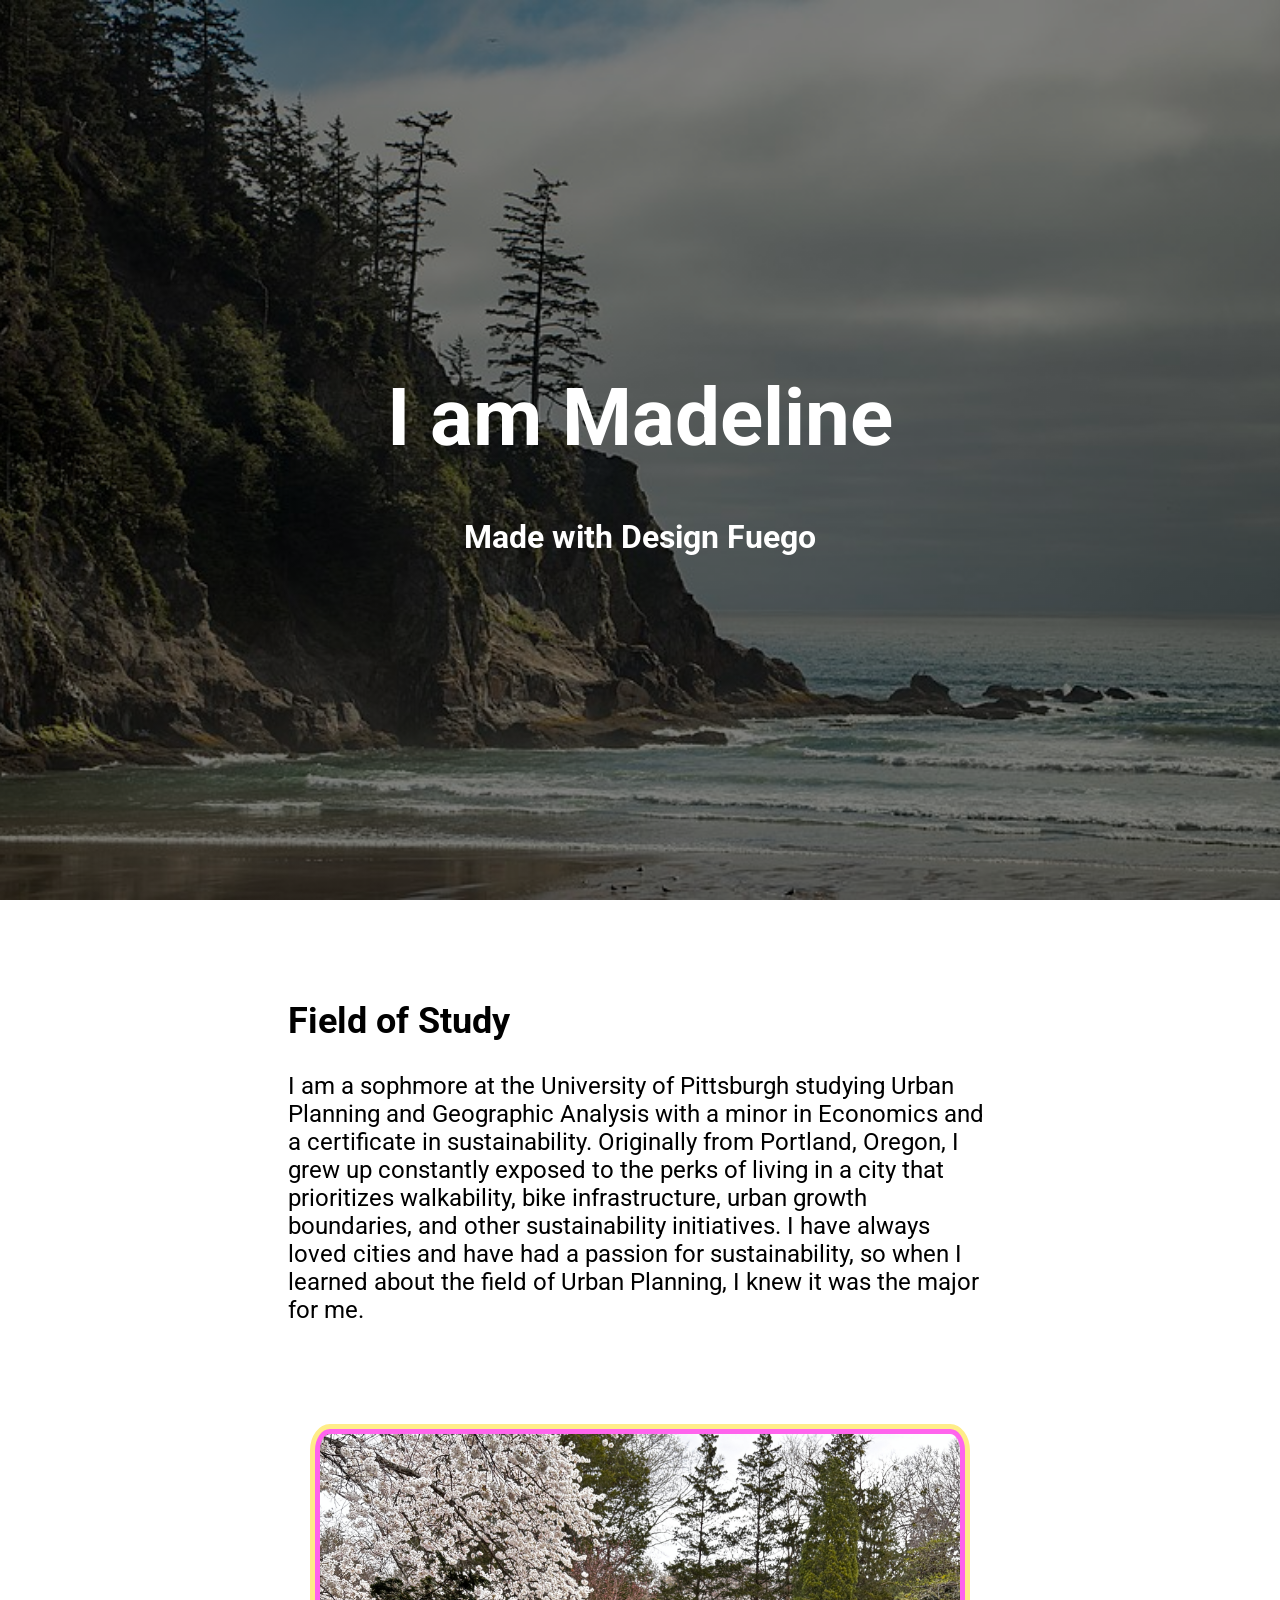
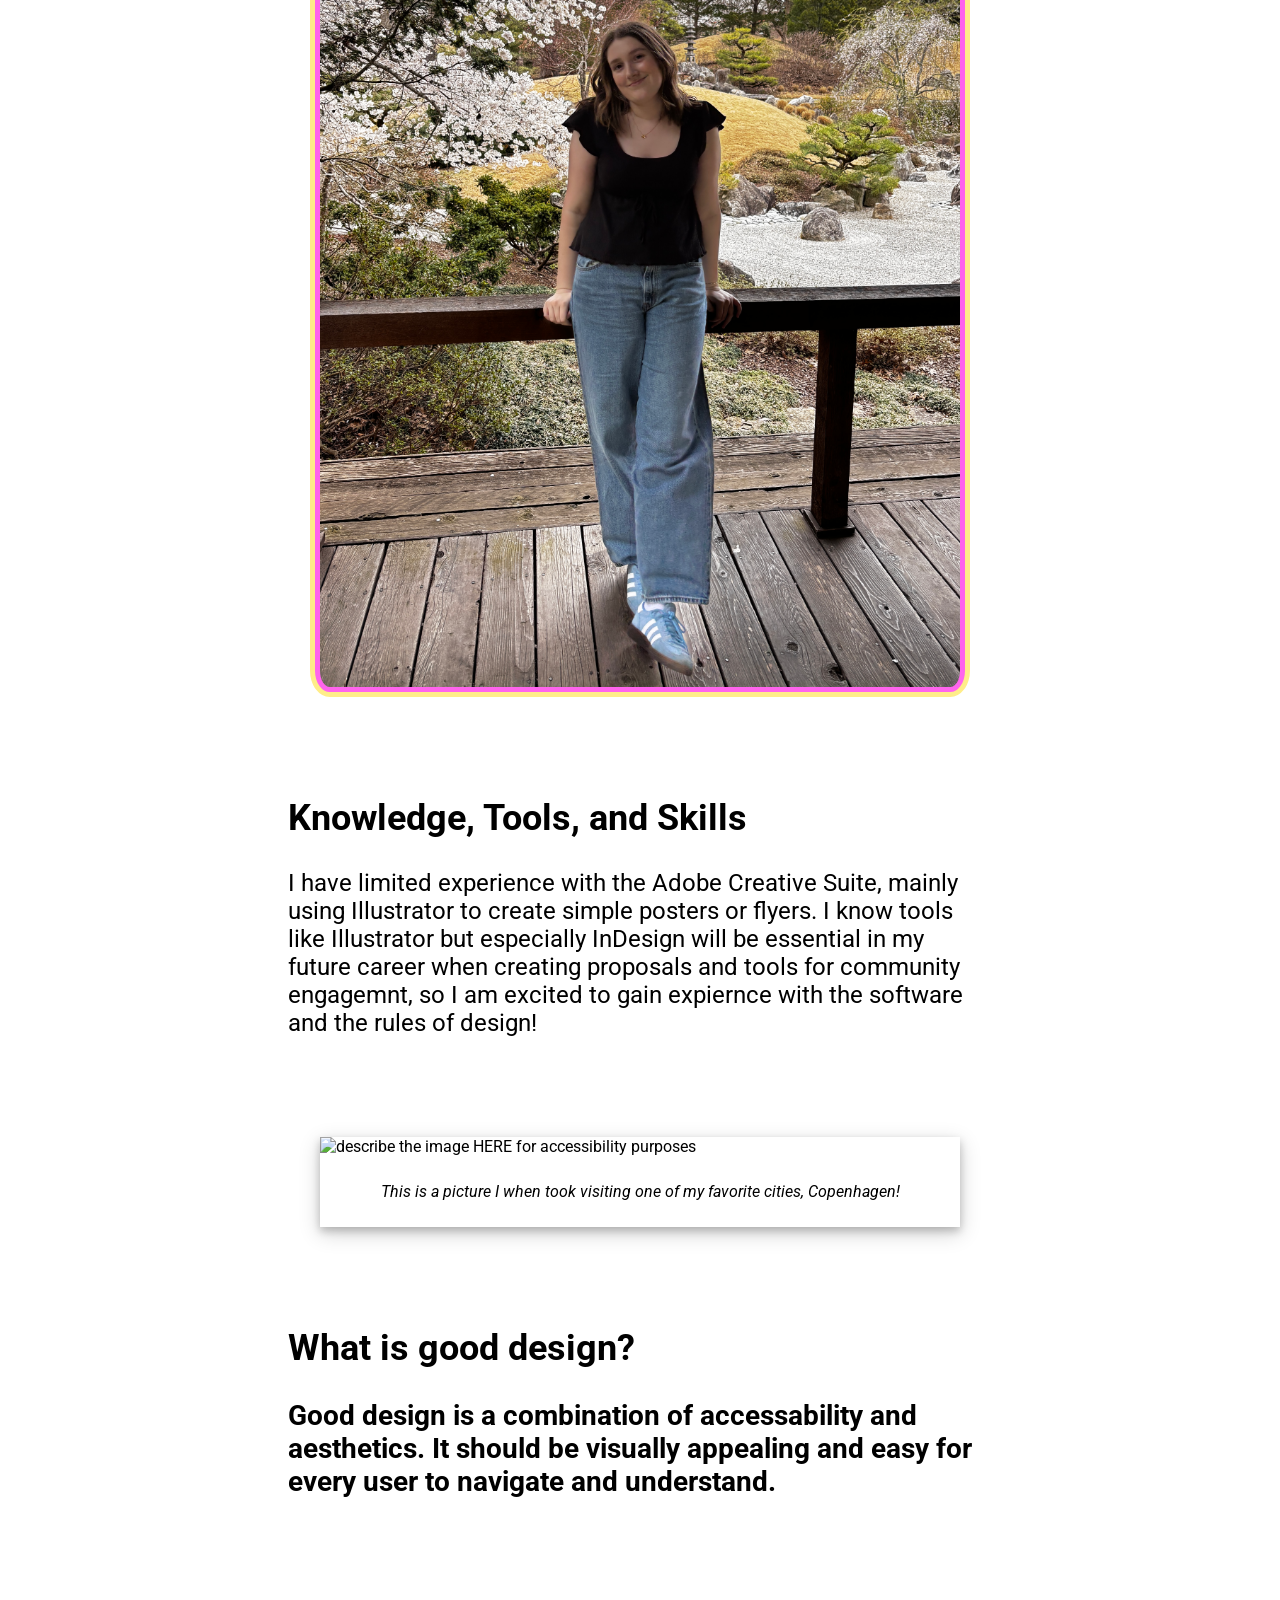
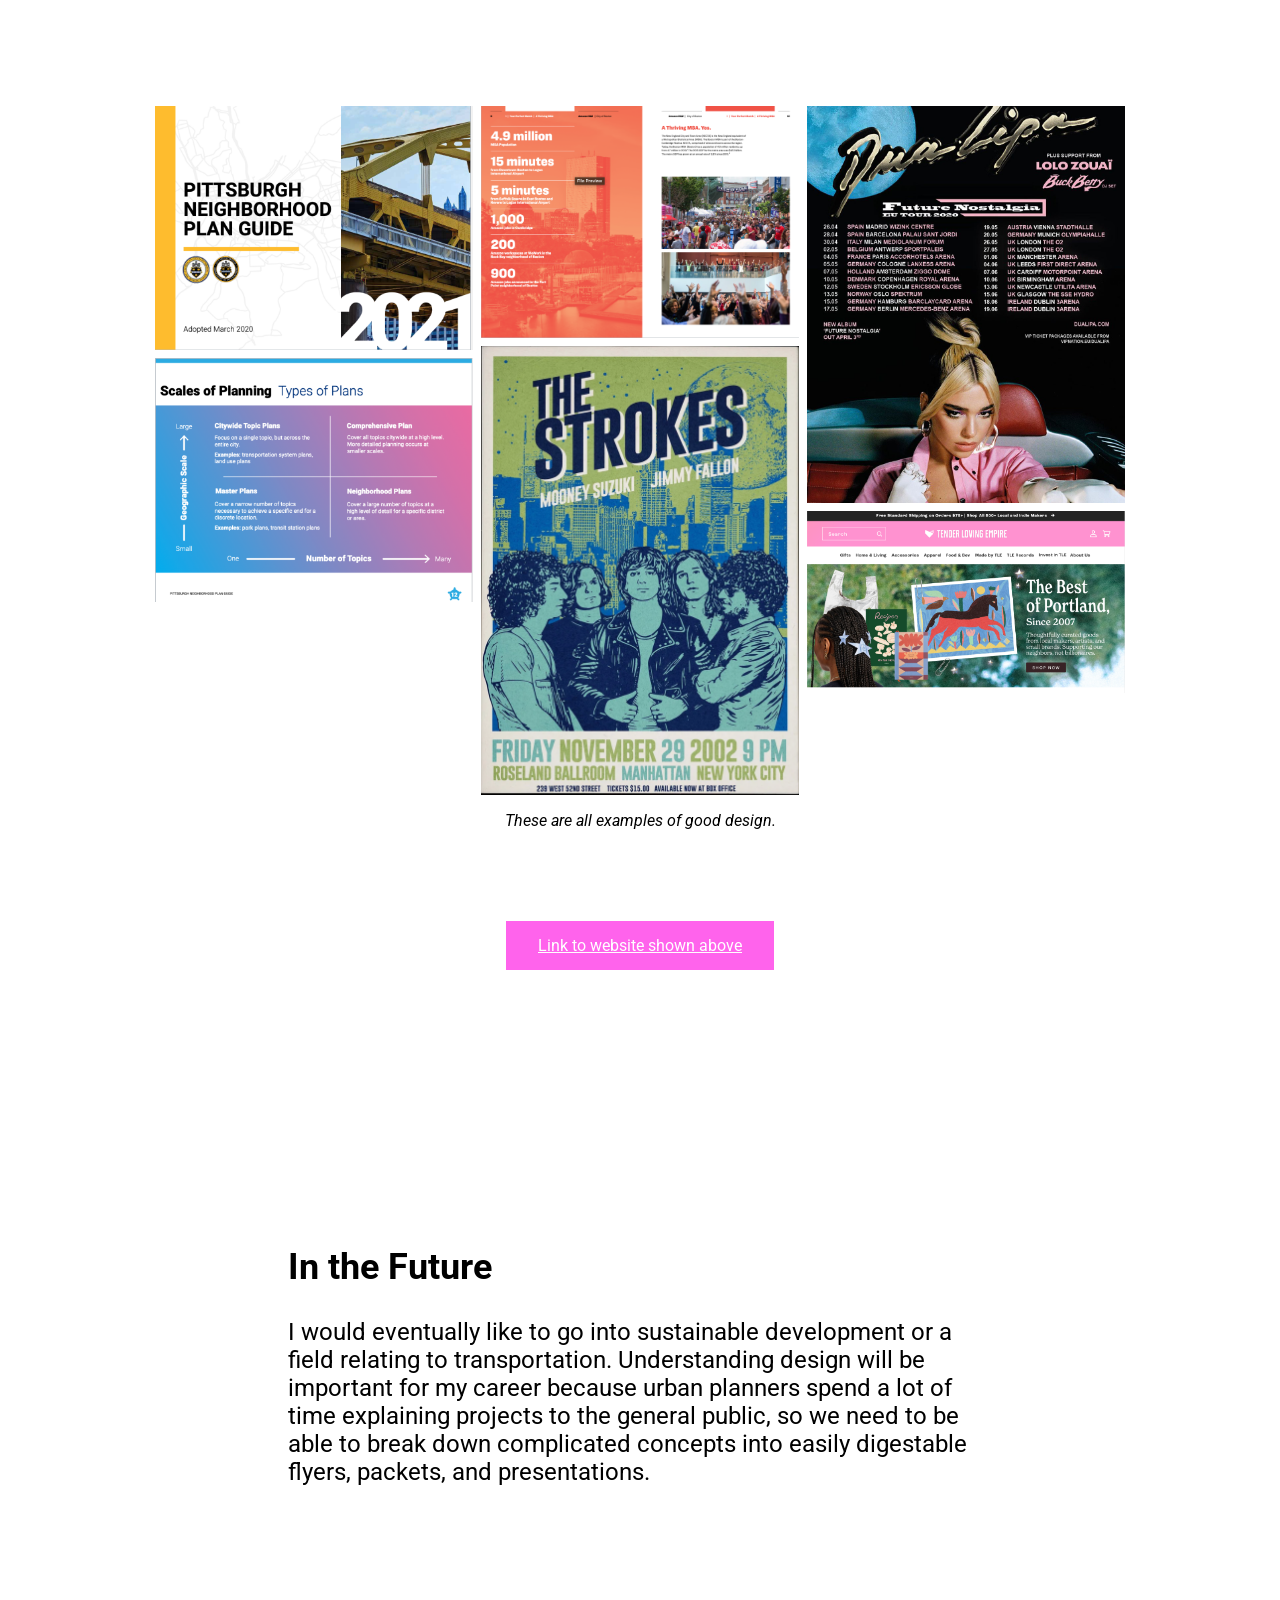
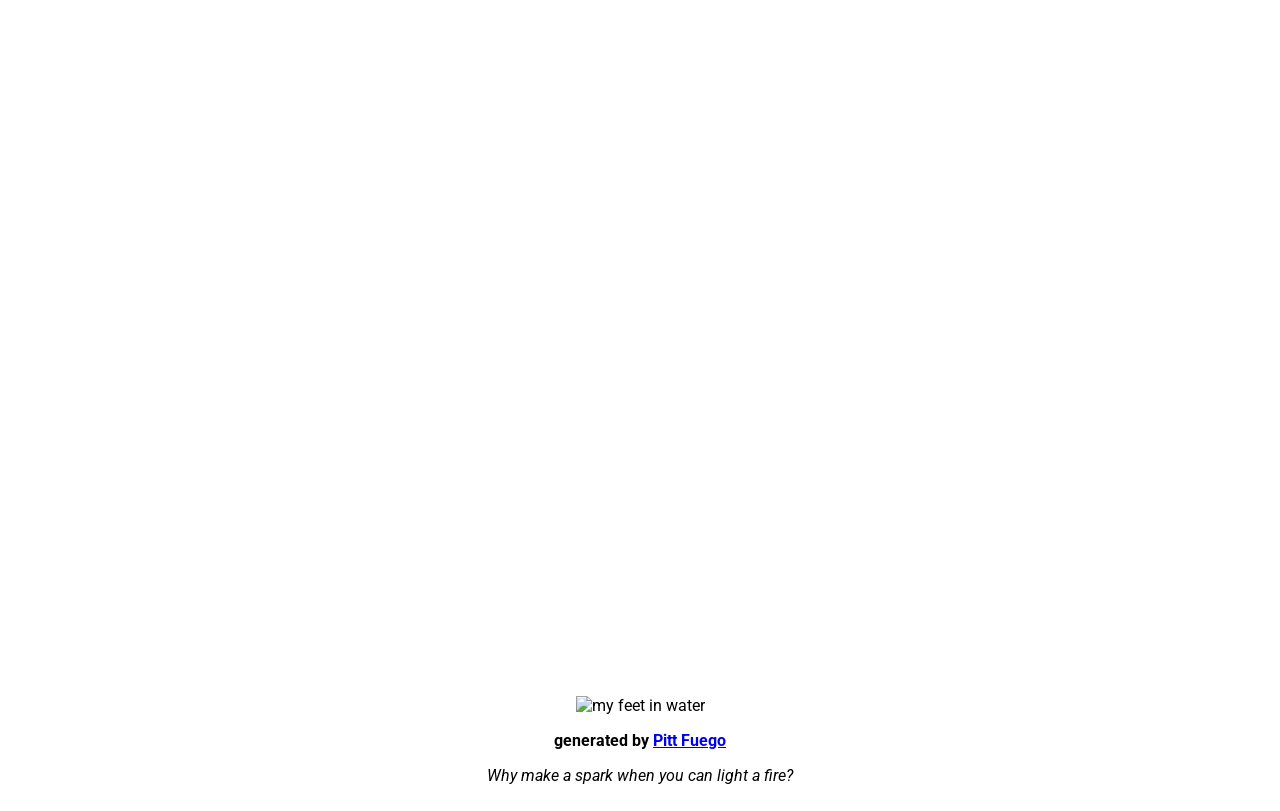
==== index.html @ a417c261 "Add files via upload" ====
<!--Welcome to "Projects Fuego..." Just follow along with comments like this one, and you'll design a really cool webtext that not only introduces you, your skills, and interests to the rest of the class, but also builds your coding literacy. Refer to the repository README for GitHub publishing help.-->

<!--BTW. You can leave these faded code comments be, or delete them. Programmers and web designers use these comments to better explain what the code is doing for others who may enter the document later. They are but road signs, absent from the larger design-->

<!--HTML pages start by calling <!DOCTYPE html> and designating a language.-->
<!DOCTYPE html>
<html lang="en">
<head>
  <!--Next comes the <head> information including the title and all of the important links that make the webtext work. When a browser access your url, it looks first at the index.html document <head> to learn about the names and locations of the other files and assets it will need to assemble your code into a visual display.-->

  <!--Go ahead and fill in the blank in <title>I am...</title> (see just below). The <title> will appear in your document's browser tab-->
<title>I am Madeline</title>
<!--The stuff below the title does important work to tell browsers what this page should look like on different screens-->
<meta charset="UTF-8">
<meta name="viewport" content="width=device-width, initial-scale=1">
<!--Next is a link to the cascading style sheet or CSS. Web designers use a cascading stylesheet CSS to add styling to a website. Designers do this by "calling" a <div class> in HTML and defining the class attributes on the style sheet. Doing so saves time and results in less code. On the style.css page you'll find attributes relating font, text size, image size, among other details.-->
<link rel="stylesheet" type="text/css" href="style.css">
 <!--We've added Google Fonts to The Webtext Generator. Go to https://www.w3schools.com/howto/howto_google_fonts.asp to find fonts and add them to this stylesheet link and to the html selector on style.css-->
  <link href='https://fonts.googleapis.com/css?family=Roboto' rel='stylesheet'>
</head>


<body>
<!--Now we will start working in the body of the document. The body holds all of the code and content that will appear as a visual for our audience.-->

<!--Designers refer to this next section as a "Hero Image." The hero image is styled on the style.css page by calling a "class." To replace the hero image, simply place a .jpg file in the same file folder (directory) as this project and name it "hero.jpg." Alternatively, if you are working with a .png, you will need to open the style.css file using your text editor, find the "hero-image" class and change the file type from ".jpg" to ".png."" Browsers will only work with .jpg, .jpeg, or .png images. Since hero images need to stretch across the screen, typically you will want to select an image 1200px in width to allow quick load time yet avoid pixilation.-->


<div class="hero-image">
  <div class="hero-text">
      <h1>I am Madeline</h1>
      <h2>Made with Design Fuego</h2>
  </div>
</div>


<!--We'll use this first section to discuss where you are right now. Where do you go to school and what courses are you taking/enjoying. What majors/minors/certificates are you pursuing? Has this changed? Why? Replace the content between <h3> and </h3> that says "Lorem ipsum" etc -->


<!--Left align text to improve readability.-->
<div class="text-block" style="text-align: left">
  <h2>Field of Study</h2>
  <p> I am a sophmore at the University of Pittsburgh studying Urban Planning and Geographic Analysis with a minor in Economics and a certificate in sustainability. Originally from Portland, Oregon, I grew up constantly exposed to the perks of living in a city that prioritizes walkability, bike infrastructure, urban growth boundaries, and other sustainability initiatives. I have always loved cities and have had a passion for sustainability, so when I learned about the field of Urban Planning, I knew it was the major for me.</p>
  </div>


<!--Replace the image here. Control image width using inline styling. Adjust "frame" class properties using CSS.)-->

<img src="self.JPG" class="frame" alt="copenhagen waterfront" width="50%">
    <div class="caption">
      </div>





<!--What experience do you have to leverage in this class? Are you a writer, are you a maker, are you a designer, are you a thinker or critic? What is your medium/media? What interests you about that medium/those media? What media/skills do you wish to learn more about/pursue in this class?-->

<div class="text-block" style="text-align: left">
  <h2>Knowledge, Tools, and Skills</h2>
    <p> I have limited experience with the Adobe Creative Suite, mainly using Illustrator to create simple posters or flyers. I know tools like Illustrator but especially InDesign will be essential in my future career when creating proposals and tools for community engagemnt, so I am excited to gain expiernce with the software and the rules of design!</p>
  </div>

<!--Quick fact: Did you know "Lorem ipsum," the fill text used in this web template, was hacked out of Cicero's "De finibus bonorum et malorum"? Developers made it non-sensical, so don't bother with Google Translate.-->

<!--Control image width using CSS.-->
   
  <div class="polaroid">
    <img src="horizon.jpg" alt="describe the image HERE for accessibility purposes">
      <div class="polaroid-caption">
        <p><i> This is a picture I when took visiting one of my favorite cities, Copenhagen!</i></p>
      </div>
  </div>



<!--So, what exactly is good design? Take some time to explain your design interests...defining it, providing examples, explaining why is it important/significant-->
<div class="text-block" style="text-align: left">
  <h2>What is good design?</h2>
      <h3> Good design is a combination of accessability and aesthetics. It should be visually appealing and easy for every user to navigate and understand. </p>
  </div>

<!--Replace the images here with examples of good design.-->

    <div class="flexbox-container">
    <div class="row">
        <div class="column">
            <img src="pgrid1.png" alt="title page for 2021 pittsburgh neighborhood plan guide">
            <img src="screenshotplanscale.png" alt="graph explaining scales of planning">
        </div>
        <div class="column">
            <img src="screenshotamazon.png" alt="page from a reponse to Amazon's request for proposal for a new HQ location, this one is for Boston">
            <img src="strokes.png" alt="concert poster for the strokes">
        </div>
        <div class="column">
            <img src="dualipa.jpg" alt="dua lipa's future nosatlgia tour poster">
            <img src="website.png" alt="tenderlovingempire website screenshot, this is a gift shop from the PNW">
        </div>
    </div>
        <p><i>These are all examples of good design.</i></p>
         <div class="button-box">
    <a href=""https://tenderlovingempire.com/?srsltid=AfmBOorU_7T_isjd4IEHE4dBSrvcRgRFetLnnpO6ZxHbywsYH1b-NiC2" class="button"> Link to website shown above</a>
  </div>
  </div>



<!--Let's talk a little about the future. After school what kind of job or career would you like to pursue? What is your reasoning for going on this path? How might it connect to all of these prior elements-field of study, home and family, interests and activities? How might the work we do in this space help you to realize this future?-->

<div class="text-block" style="text-align: left">
   <h2>In the Future</h2>
      <p> I would eventually like to go into sustainable development or a field relating to transportation. Understanding design will be important for my career because urban planners spend a lot of time explaining projects to the general public, so we need to be able to break down complicated concepts into easily digestable flyers, packets, and presentations. </p>
  </div>

  <!--To adjust window, find parallax class on style.css)-->
<div class="parallax"></div>

  <div class="logo">
            <img src="unknown.jpeg" alt="my feet in water" style="width:25%;">
            <p><b>generated by <a href="https://pitt-fuego.github.io/Pitt-Fuego-Coding-Tools/">Pitt Fuego</a></b></p>
            <p><em>Why make a spark when you can light a fire?</em></p>
  </div>

<!--Adjust image file size to 1200-600px depending on its need to scale across a screen. Remove or adjust the frame using the frame class on style.css.-->

  </body>
  </html>



<!--Looking to add components? You've come to the right place. Copy and paste Code Snippets and add to the body section. Adjust class CSS properties on style.css.


    ***Add Text block***

    (Format textblock using inline styling: text-align: left, center, justify, right. To improve accessibility, always left-align text longer than three lines; Format text: <i>italics</i>; <b>bold</b>; <u>underline</u>; <mark>highlight</mark>; <sup>superscript</sup>; <sub>subscript</sub>; Link Website: <a href="link">LinkName</a>; Line Breaks: <br></br>;

  <div class="text-block" style="text-align: left">
    <h2>Header</h2>
       <p>We recommend using our mobile-ready text sizing. Lorem ipsum dolor sit amet, consectetur adipiscing elit, sed do eiusmod tempor incididunt ut labore et dolore magna aliqua. Ut enim ad minim veniam, quis nostrud exercitation ullamco laboris nisi ut aliquip ex ea commodo consequat. Duis aute irure dolor in reprehenderit in voluptate velit esse cillum dolore eu fugiat nulla pariatur. Excepteur sint occaecat cupidatat non proident, sunt in culpa qui officia deserunt mollit anim id est laborum.</p>
  </div>



    ***Add Pull Quote***

    (Format text: Italics: <i>italics</i>; Bold: <b>bold</b>. Change font and font size using CSS)

  <div class="pull-quote" style="text-align: center">
    <h2>Excepteur sint occaecat cupidatat non proident!</h2>
  </div>



    ***Bulleted Points or List***

    (Nest within text-block or style using CSS. Change <ul> to <ol> in HTML to switch from unordered list to ordered list.)

  <div>
    <ul>
      <li>first</li>
      <li>second</li>
      <li>third</li>
    </ul>
  </div>



    ***Add Link that Looks Like a Button***

    (Clearly label link action. For more stylings, find button-box class properties on style.css)

  <div class="button-box">
    <a href=""https://pitt-fuego.github.io/Pitt-Fuego-Coding-Tools/"" class="button">Go to Pitt Fuego Tools</a>
  </div>



    ***Add CSS Flexbox Container with Placeholder Images***

    (Add or subtract columns. Control column width using CSS.)

  <div class="flexbox-container">
    <div class="row">
        <div class="column">
            <img src="pgrid1.jpg" alt="describe the image HERE for accessibility purposes">
            <img src="pgrid2.jpg" alt="describe the image HERE for accessibility purposes">
        </div>
        <div class="column">
            <img src="pgrid3.jpg" alt="describe the image HERE for accessibility purposes">
            <img src="pgrid4.jpg" alt="describe the image HERE for accessibility purposes">
        </div>
        <div class="column">
            <img src="pgrid5.jpg" alt="describe the image HERE for accessibility purposes">
            <img src="pgrid6.jpg" alt="describe the image HERE for accessibility purposes">
        </div>
    </div>
        <p><i>Add a caption.</i></p>
  </div>



    ***Add Image Frame and Filters***

    (Control image width using inline styling. Adjust "frame" class properties using CSS.)

  <img class="frame" src="feet1.jpg" width="50%" alt="describe the image HERE for accessibility purposes">
    <div class="caption">
      <p><i>Add a caption</i></p>
    </div>
  


    ***Add Polaroid***

    (Control image width using CSS.)

  <div class="polaroid">
    <img src="feet1.jpg" alt="describe the image HERE for accessibility purposes">
      <div class="polaroid-caption">
        <p><i>Add a caption</i></p>
      </div>
  </div>



      ***Add Image Container with Text Box***

      (Control Image Container properties using CSS.)

  <div class="image-container">
    <img src="feet1.jpg" alt="describe image here">
      <div class="image-container-text">
        <p>Lorem ipsum dolor sit amet, consectetur adipiscing elit.</p>
      </div>
  </div>



    ***Add Parallax Window***

      (Adjust properties using parallax class on style.css)

  <div class="parallax"></div>
    <div class="caption">
      <p><i>Add a caption.</i></p>
  </div>



    ***Embed YouTube Video***

  <div class="video">
    <div class="video-container">
       <iframe width="560" height="315" src="https://www.youtube.com/embed/PhPLTpqG0pU" title="YouTube video player" frameborder="0" allow="accelerometer; autoplay; clipboard-write; encrypted-media; gyroscope; picture-in-picture" allowfullscreen></iframe>
    </div>
       <p><i>Add a caption.</i></p>
  </div>


    ***Add Copyright Footer***

  <div class="footer">
    <p><i>Copyright Your Name, Year.</i></p>
  </div>


    ***Need something that's not here? Go to https://www.w3schools.com to find all kinds of resources to facilitate your code learning.***

     Peace and love only, Stephen Quigley, University of Pittsburgh, 2021.-->
---- style.css ----
/* Select readable font and text/background colors with good contrast. To search for different Google Fonts, go to https://www.w3schools.com/howto/howto_google_fonts.asp */

body, html {
    height: 100%;
    margin: 0;
    font-family: roboto;
    color: black;
    background-color: white;
  }  

.hero-image {
/* This selector controls the "hero image" class. You may need to change "hero.jpg" name/format to match your asset, or vice-versa */
    background-image: linear-gradient(rgba(0, 0, 0, 0.5), rgba(0, 0, 0, 0.5)), url("hero.jpg");
    height: 100%;
    background-attachment: fixed;
    background-position: center;
    background-repeat: no-repeat;
    background-size: cover;
    position: relative;
  }

/* This selector places text in the middle of the image */
.hero-text {
    text-align: center;
    position: absolute;
    top: 50%;
    left: 50%;
    transform: translate(-50%, -50%);
  }

/* The next two selectors control hero-text font properties. 2em is 2x inherited font-size value. 5 em is 5x stated value. */
.hero-text h1 {
    font-family: inherit;
    font-size: 5em;
    color: white;
  }

.hero-text h2 {
    font-family: inherit;
    font-size: 2em;
    color: white;
  }
  

 /* The text-block class selector controls the text-box on screens >800px. You will also need to adjust values in the next text-box selector. */
.text-block {
    display: block;
    width: 55%;
    background-color: inherit;
    padding: 0px;
    border: 0px solid black;
    margin-top: 100px;
    margin-bottom: 100px;
    margin-left: auto;
    margin-right: auto;
    font-family: inherit;
    font-size: 1.5em;
    color: inherit;
  }

 /* This code helps your text-block scale for screens ≤800px. */
  @media screen and (max-width: 800px) {
    .text-block {  
        display: block;
        width: 90%;
        background-color: inherit;
        padding: 0px;
        border: 0px solid black;
        margin-top: 100px;
        margin-bottom: 100px;
        margin-left: auto;
        margin-right: auto;
        font-family: inherit;
        font-size: 1.25em;
        color: inherit;
    }
  }


 /* The pull-quote class selector uses large text and border top/bottom properties.  */
.pull-quote {
    display: block;
    width: 70%;
    background-color: inherit;
    padding-left: 20px;
    padding-right: 20px;
    border-top: 3px solid #000;
    border-bottom: 3px solid #000;
    margin-top: 100px;
    margin-bottom: 100px;
    margin-left: auto;
    margin-right: auto;
    font: inherit;
    font-size: 1em;
    color: inherit;
  }


/* - Bulleted Points or List -
Unordered list element selector. Change unordered list from disc (default) to circle, square, or none. */
ul {
    list-style-type: default;
    padding-left: none;
    font: inherit;
    font-size: 1em;
    line-height: 2.2;
    color: inherit;
  }

/* Ordered list element selector. Change ordered list to upper-roman or lower-alpha. */
ol {
    list-style-type: default;
    padding-left: none;
    font: inherit;
    font-size: 1em;
    line-height: 2.2;
    color: inherit;
  }


/* - Link that Looks Like a Button -
Button-box class selector uses Flex Box Design (flex display) to scale the element in one dimension. */
.button-box {
    display: flex;
    height: 200px;
    border: 0px solid #;
    align-items: center;
    justify-content: center;
  }

/* Change button colors and other attributes here. */
.button {
    display: inline-block;
    background-color: #ff00e19c;
    padding: 15px 32px;
    border: none;
    cursor: pointer;
    font: inherit;
    font-size: 16px;
    color: white;
    text-align: center;
  }

/* Hover effect improves accessibility. */
.button:hover {
    background-color: #4682B4;
  }


/* - CSS Flexbox Layout -
CSS Flexbox creates responsive layouts for images, text, and other content. Reuse .column class to create additional grids with different proportions for specific content */

.flexbox-container {
  padding-top: 100px;
  padding-bottom: 100px;
  text-align: center;
 }

.row {
   display: flex;
   flex-wrap: wrap;
   padding: 0 4px;
   justify-content: center;
 }

/* Change max-width value depending on number of columns. */
.column {
   flex: 25%;
   max-width: 25%;
   padding: 0 4px;
 }

.column img  {
   margin-top: 8px;
   vertical-align: middle;
   width: 100%;
 }

/* CSS Grid Responsive layout - makes grid a one column-layout instead of two or three columns */
@media screen and (max-width: 800px) {
.column {
       flex: 75%;
       max-width: 75%;
   }
 }

 
/* - Frame class selector -
Use CSS box model to style image content. Adjust frame/filter class selector properties to customize. Copy, paste, rename class selector to quickly create alternative image stylings. */
.frame {
    display: block;
    background: rgba(255, 0, 225, 0.606);
    padding: 5px;
    border: 5px solid rgb(255, 237, 137);
    border-radius: 3%;
    margin-top: 0px;
    margin-bottom: 0px;
    margin-left: auto;
    margin-right: auto;
    filter: grayscale(%);
    filter: blur(px);
    filter: hue-rotate(deg);
}


/* - Polaroid - 
Polaroid class selector and container. Adjust Polaroid width here. */
.polaroid {
    display: block;
    width: 50%;
    background-color: white;
    box-shadow: 0 4px 8px 0 rgba(0, 0, 0, 0.2), 0 6px 20px 0 rgba(0, 0, 0, 0.19);
    margin-left: auto;
    margin-right: auto;
    margin-top: none;
    margin-bottom: none;
  }

.polaroid img {
    width: 100%;  /* Keep 100% */
    filter: grayscale(%);
    filter: blur(px);
    filter: hue-rotate(deg);
  }

.polaroid-caption {
    text-align: center;
    padding: 10px 20px;
  }


/*  - Image Container with Text Box -
Add text to your image and control text-box location*/
.image-container {
  display: block;
  position: relative;
  width: 90%;
  margin-top: 100px;
  margin-bottom:100px;
  margin-left: auto;
  margin-right: auto;
}

.image-container img {
  width: 100%;   /* Keep 100%. Add Filters.*/
}

.image-container-text {
  position: absolute;
  /*Using max-with property with pixels will prevent a left aligned box from over-scrolling*/
  max-width: 300px;
  /*Change location right/left and top/bottom. To center use top 50% left 50% */
  bottom: 20px;
  right: 20px;
  /*Using rgba (red,blue,green, alpha) allows us to control color and opacity. For a white tinted text box, use 255, 255, 255, .3 */
  background-color: rgba(0, 0, 0, .3);
  color: white;
  padding-left: 20px;
  padding-right: 20px;
  font-family: inherit;
  font-size: inherit;
}


/*  - Parallax -
This code controls that cool parallax image and scrolling effect. Change the image "parallax.jpg" below to match your asset.*/
.parallax {
    background-image: url("parallax.jpg");
/* Set a specific height */
    height: 500px;
/* control the parallax scrolling effect */
    background-attachment: fixed;
    background-position: center;
    background-repeat: no-repeat;
    background-size: cover;
    margin-top: 100px;
    margin-bottom: 0px;
  }

/* This code stops the parallax image and scrolling effect for small screens--at the moment, iPhones just don't like it.*/
@media screen and (max-width: 768px) {
    .parallax {
		    background-attachment: inherit;
        height: 400px;
	  }
  }


/*  - YouTube Video -
Uses container to control video across different screen sizes. */
.video {
    width: 75%;
    padding-left: 20px;
    padding-right: 20px;
    padding-top: 100px;
    padding-bottom: 100px;
    margin: auto;
    text-align: center;
  }

.video-container {
  	position:relative;
    height:0;
  	overflow:hidden;
  	padding-bottom:56.25%;
  	padding-top:30px;
  }

.video-container iframe, .video-container object, .video-container embed {
  	position:absolute;
  	top:0;
  	left:0;
  	width:100%;
  	height:100%;
  }

  @media screen and (max-width: 800px) {
    .video {
        width: 90%;
        margin-top: 100px;
        margin-bottom: 100px;
    }
  }


/*  - Caption -
Style caption left, center, justify, right. */
.caption {
    display: block;
    padding: none;
    border: none;
    margin: none;
    text-align: center;
  }


/*  - Logo -
Logo width controlled inline */
.logo {
    display: block;
    padding: 10px;
    border: 0px solid black;
    margin-top: 200px;
    margin-bottom: 0px;
    margin-left: auto;
    margin-right: auto;
    font: inherit;
    font-size: 12pt;
    text-align: center;
  }


/*  - Footer -
Add a Copyright */
.footer {
    border: none;
    padding: 10px;
    margin: auto;
    font: inherit;
    font-size: inherit;
    text-align: center;    
  }
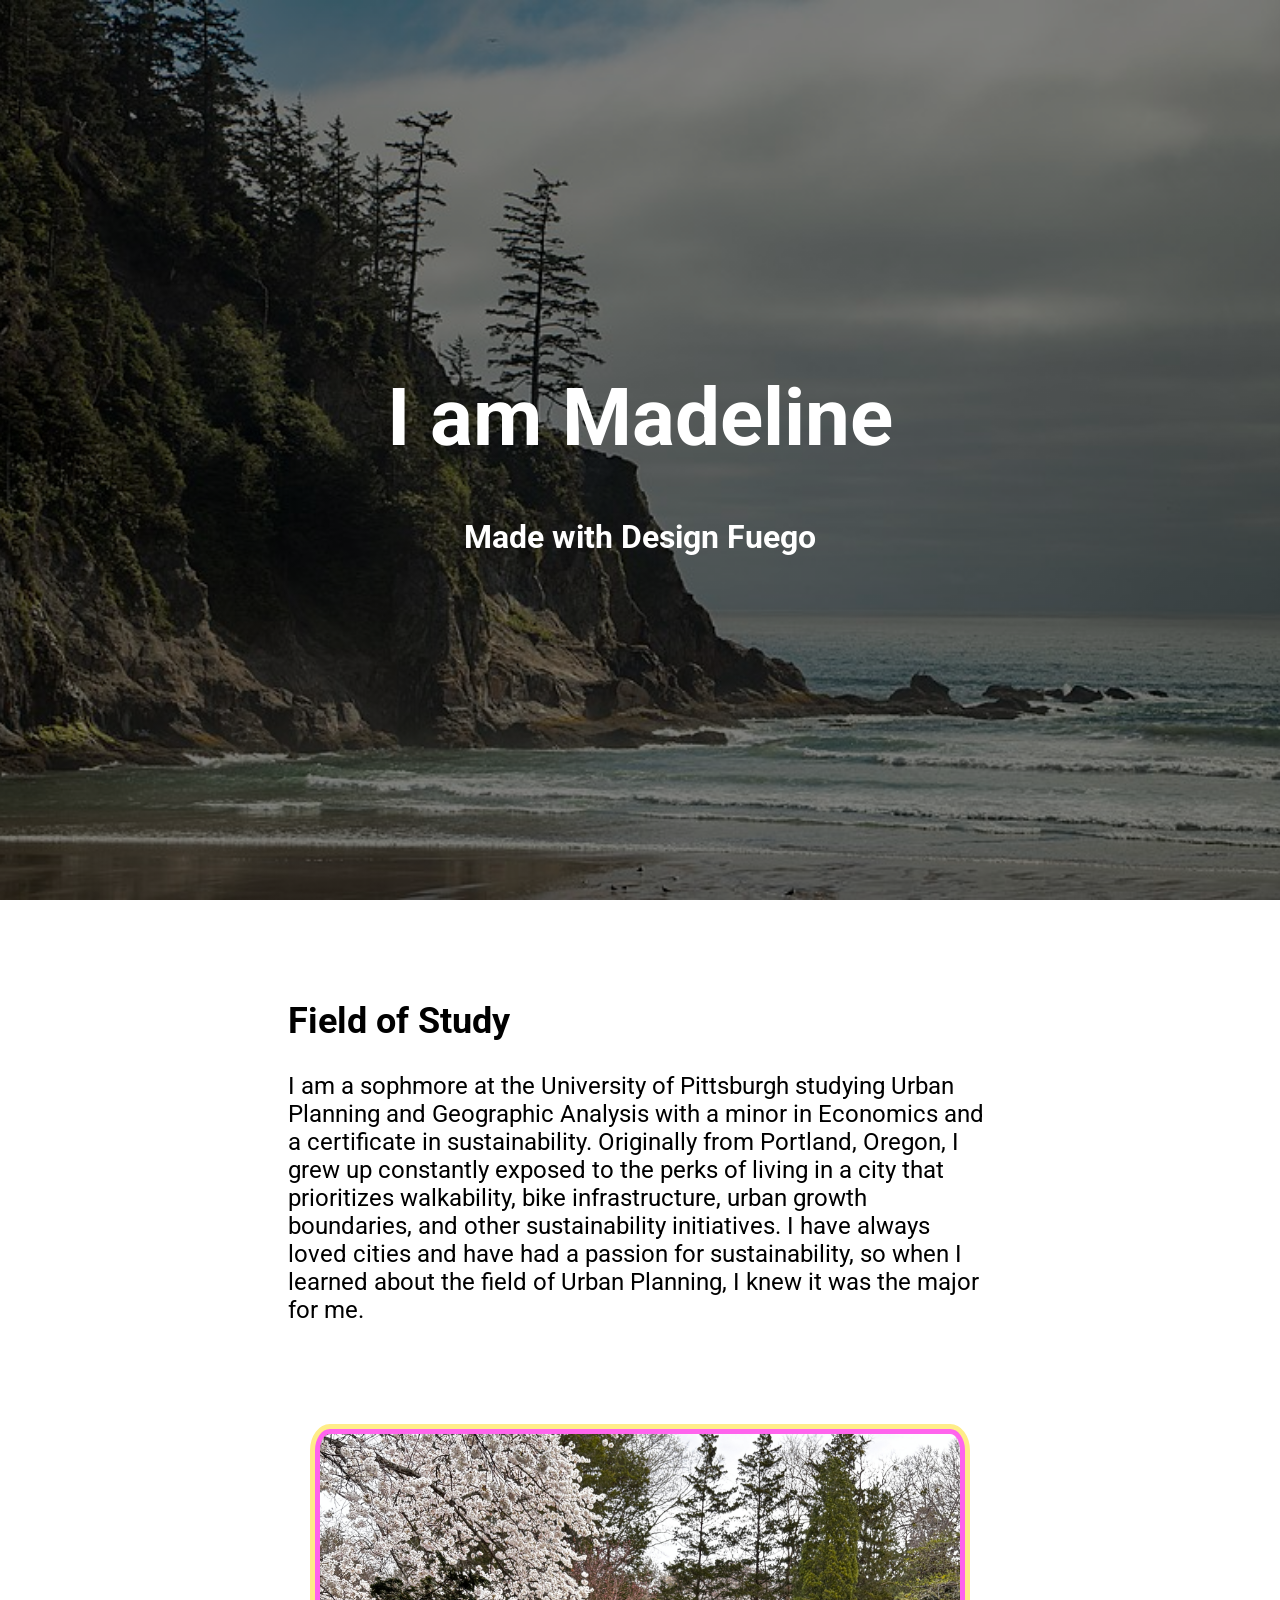
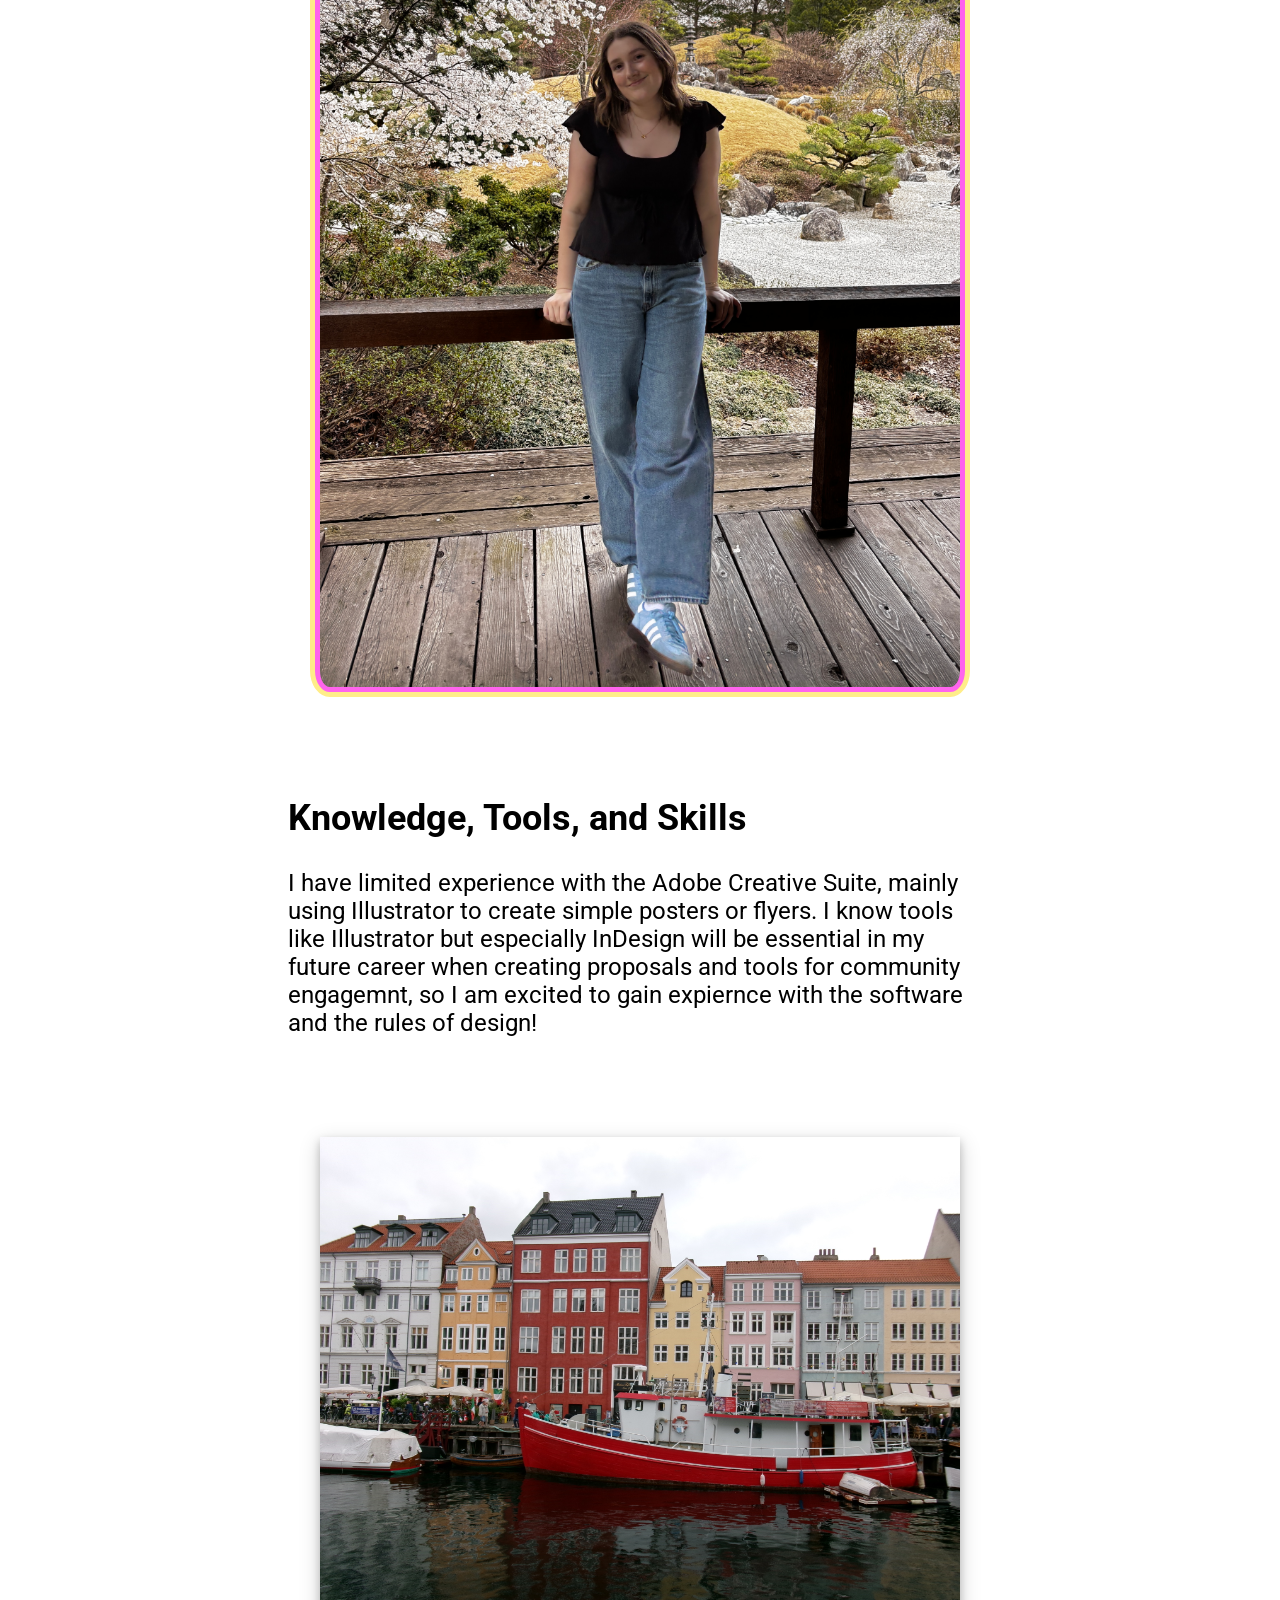
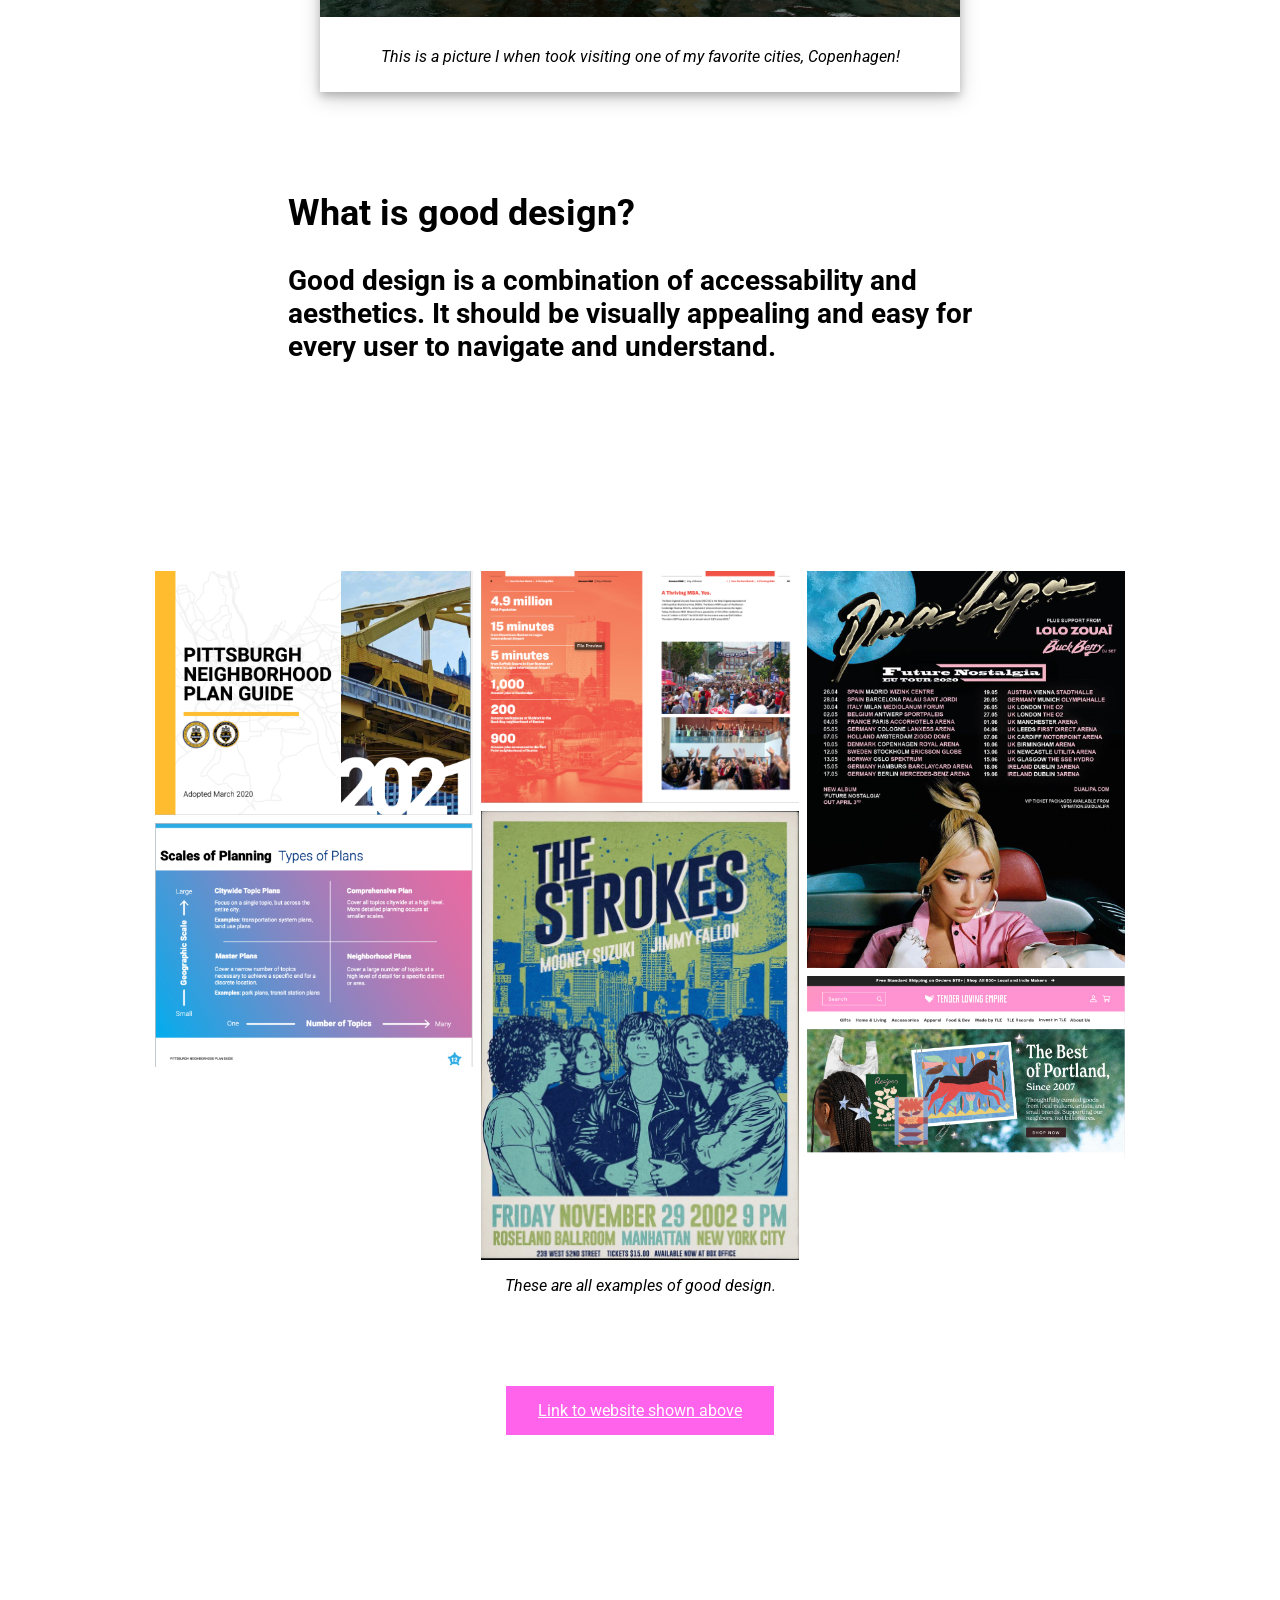
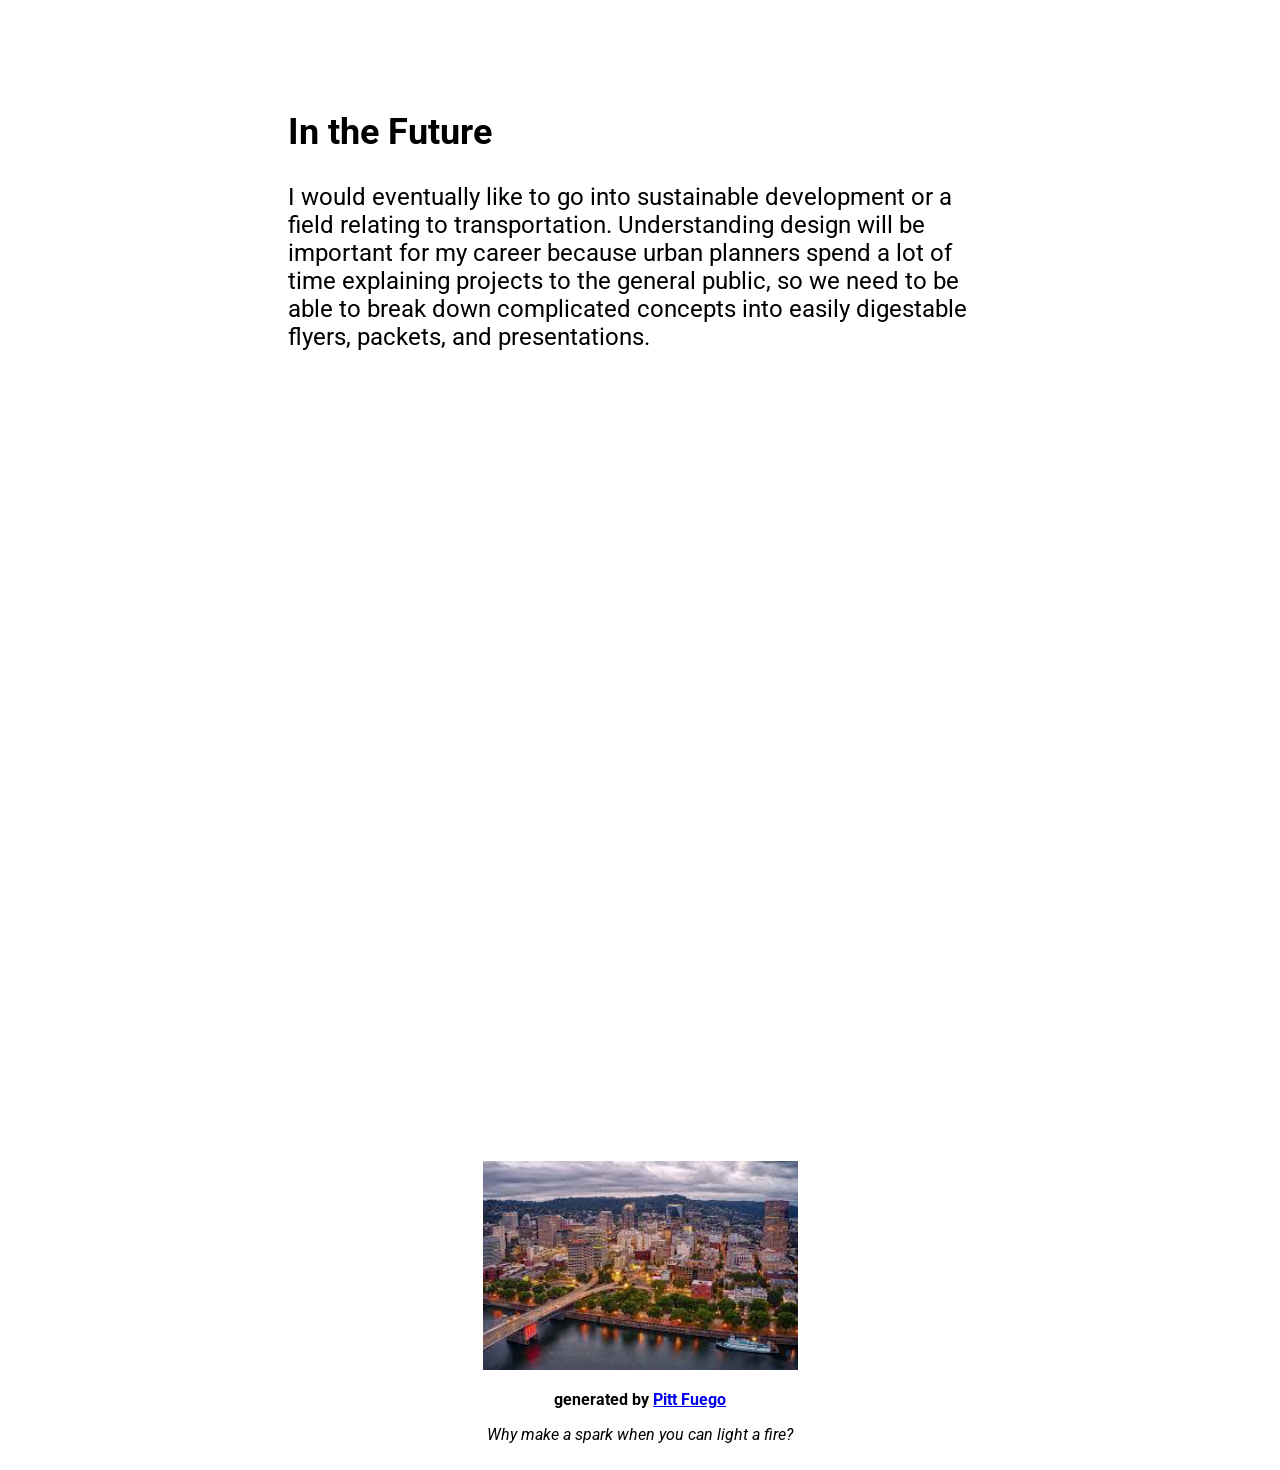
==== commit ff2bbd97: "Updatedimages.html" ====
--- a/index.html
+++ b/index.html
@@ -46,7 +46,7 @@
 
 <!--Replace the image here. Control image width using inline styling. Adjust "frame" class properties using CSS.)-->
 
-<img src="self.JPG" class="frame" alt="copenhagen waterfront" width="50%">
+<img src="self.JPG" class="frame" alt="photo of madeline prewett in a japanese garden wearing jeans and a black shirt" width="50%">
     <div class="caption">
       </div>
 
@@ -66,7 +66,7 @@
 <!--Control image width using CSS.-->
    
   <div class="polaroid">
-    <img src="horizon.jpg" alt="describe the image HERE for accessibility purposes">
+    <img src="horizon.JPG" alt="describe the image HERE for accessibility purposes">
       <div class="polaroid-caption">
         <p><i> This is a picture I when took visiting one of my favorite cities, Copenhagen!</i></p>
       </div>
@@ -116,7 +116,7 @@
 <div class="parallax"></div>
 
   <div class="logo">
-            <img src="unknown.jpeg" alt="my feet in water" style="width:25%;">
+            <img src="Unknown.jpeg" alt="my feet in water" style="width:25%;">
             <p><b>generated by <a href="https://pitt-fuego.github.io/Pitt-Fuego-Coding-Tools/">Pitt Fuego</a></b></p>
             <p><em>Why make a spark when you can light a fire?</em></p>
   </div>
@@ -267,4 +267,4 @@
 
     ***Need something that's not here? Go to https://www.w3schools.com to find all kinds of resources to facilitate your code learning.***
 
-     Peace and love only, Stephen Quigley, University of Pittsburgh, 2021.-->+     Peace and love only, Stephen Quigley, University of Pittsburgh, 2021.-->
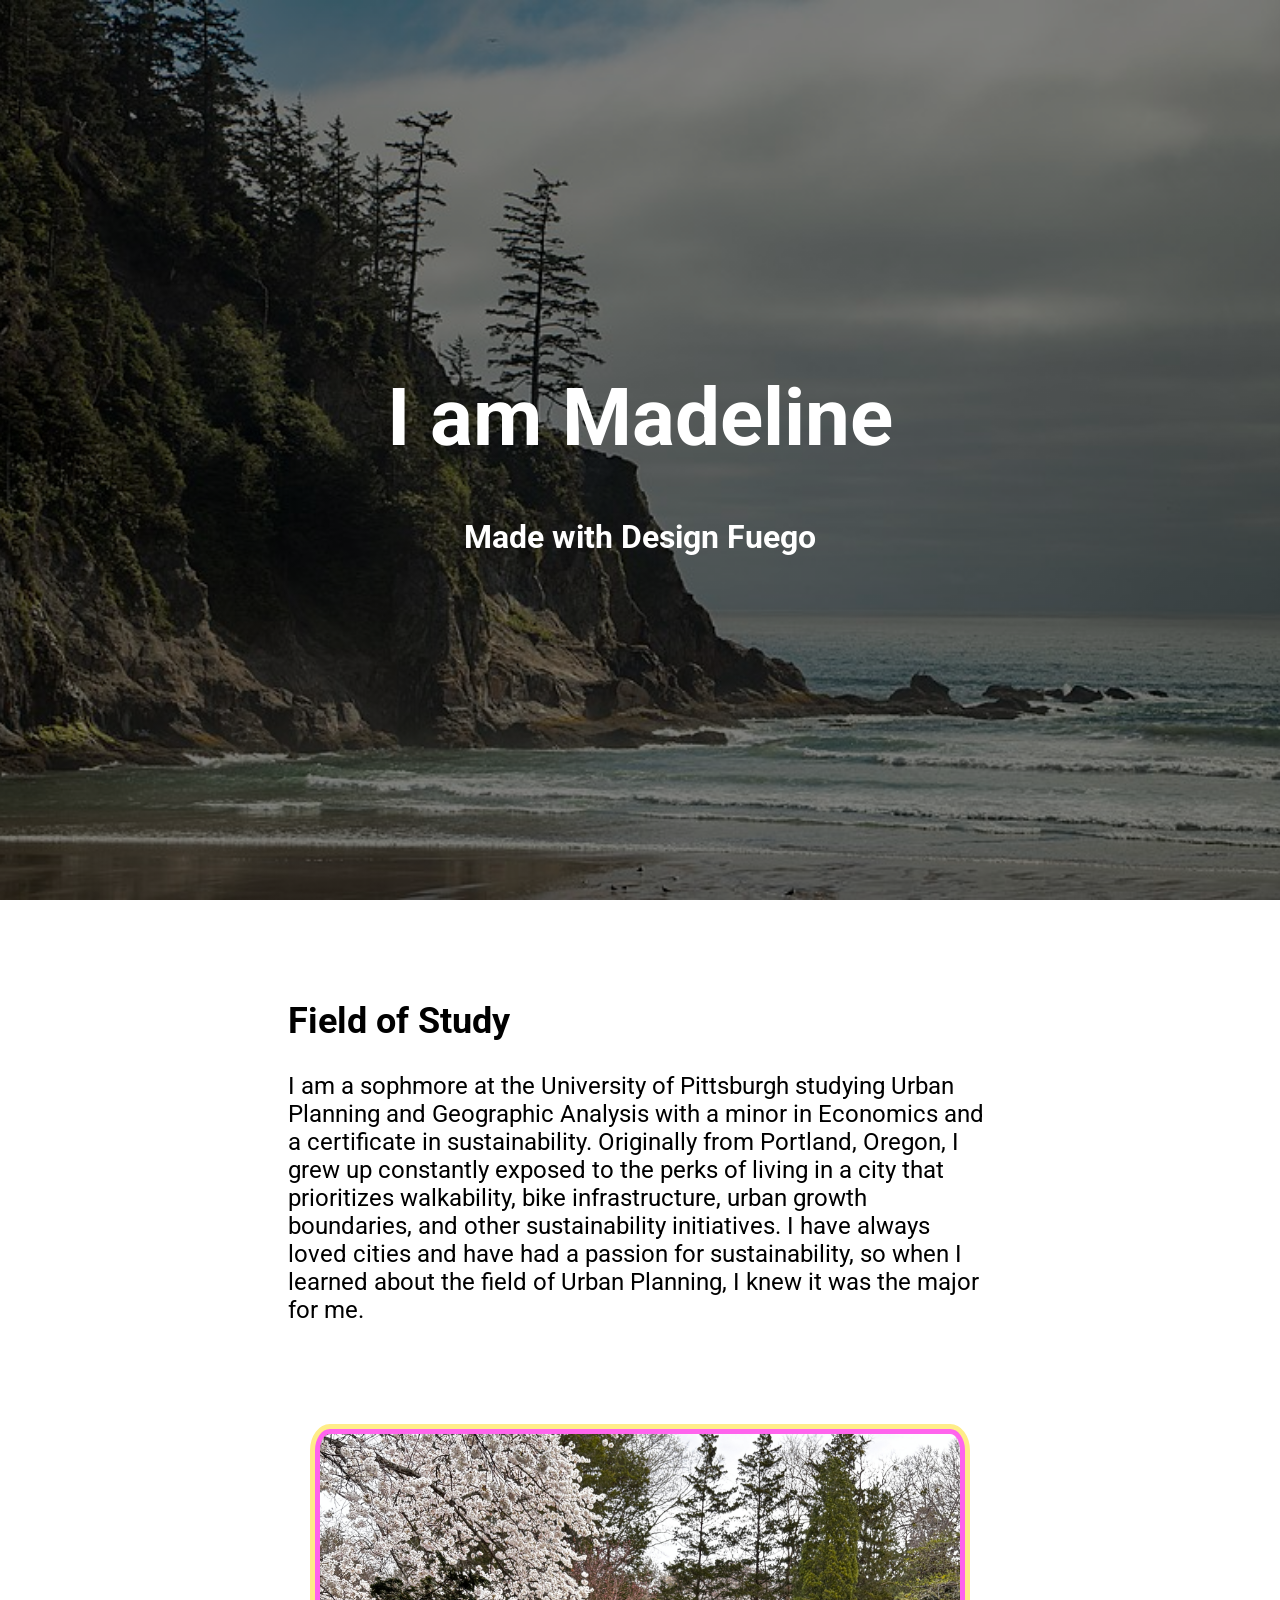
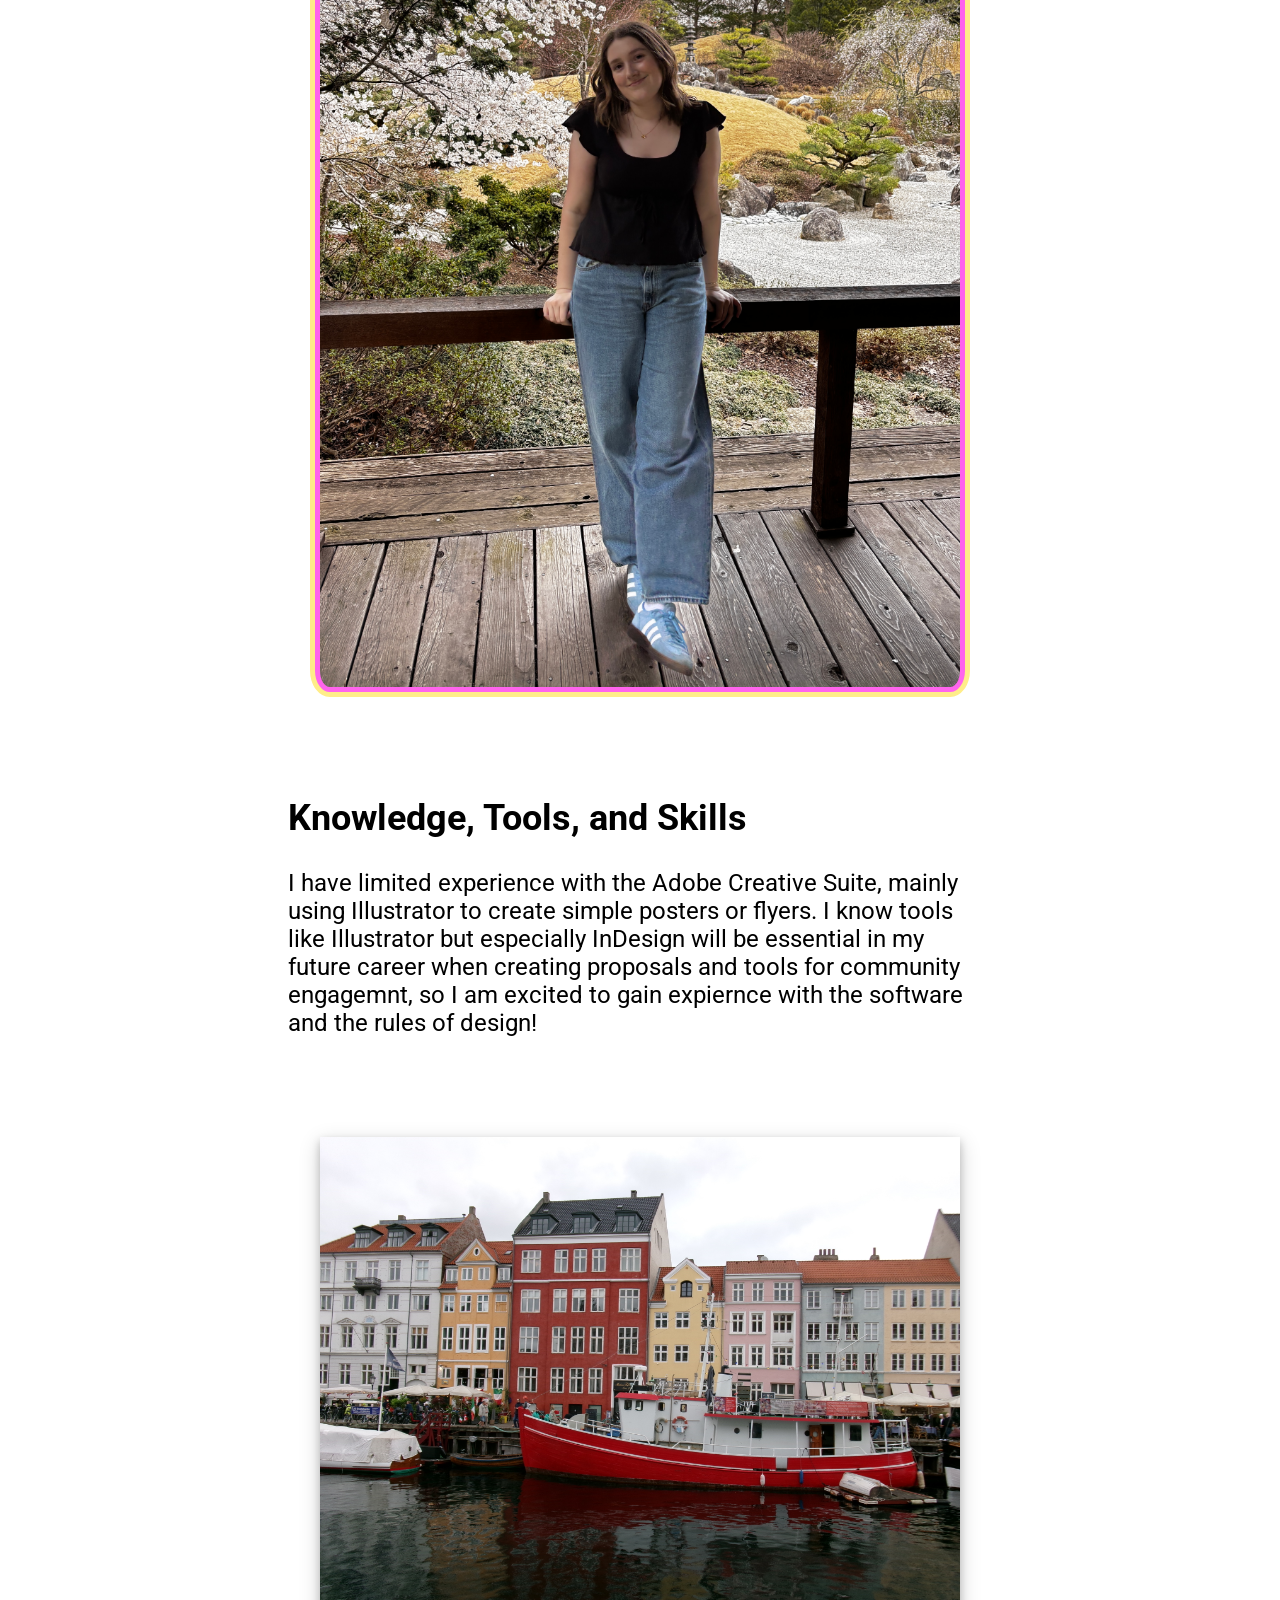
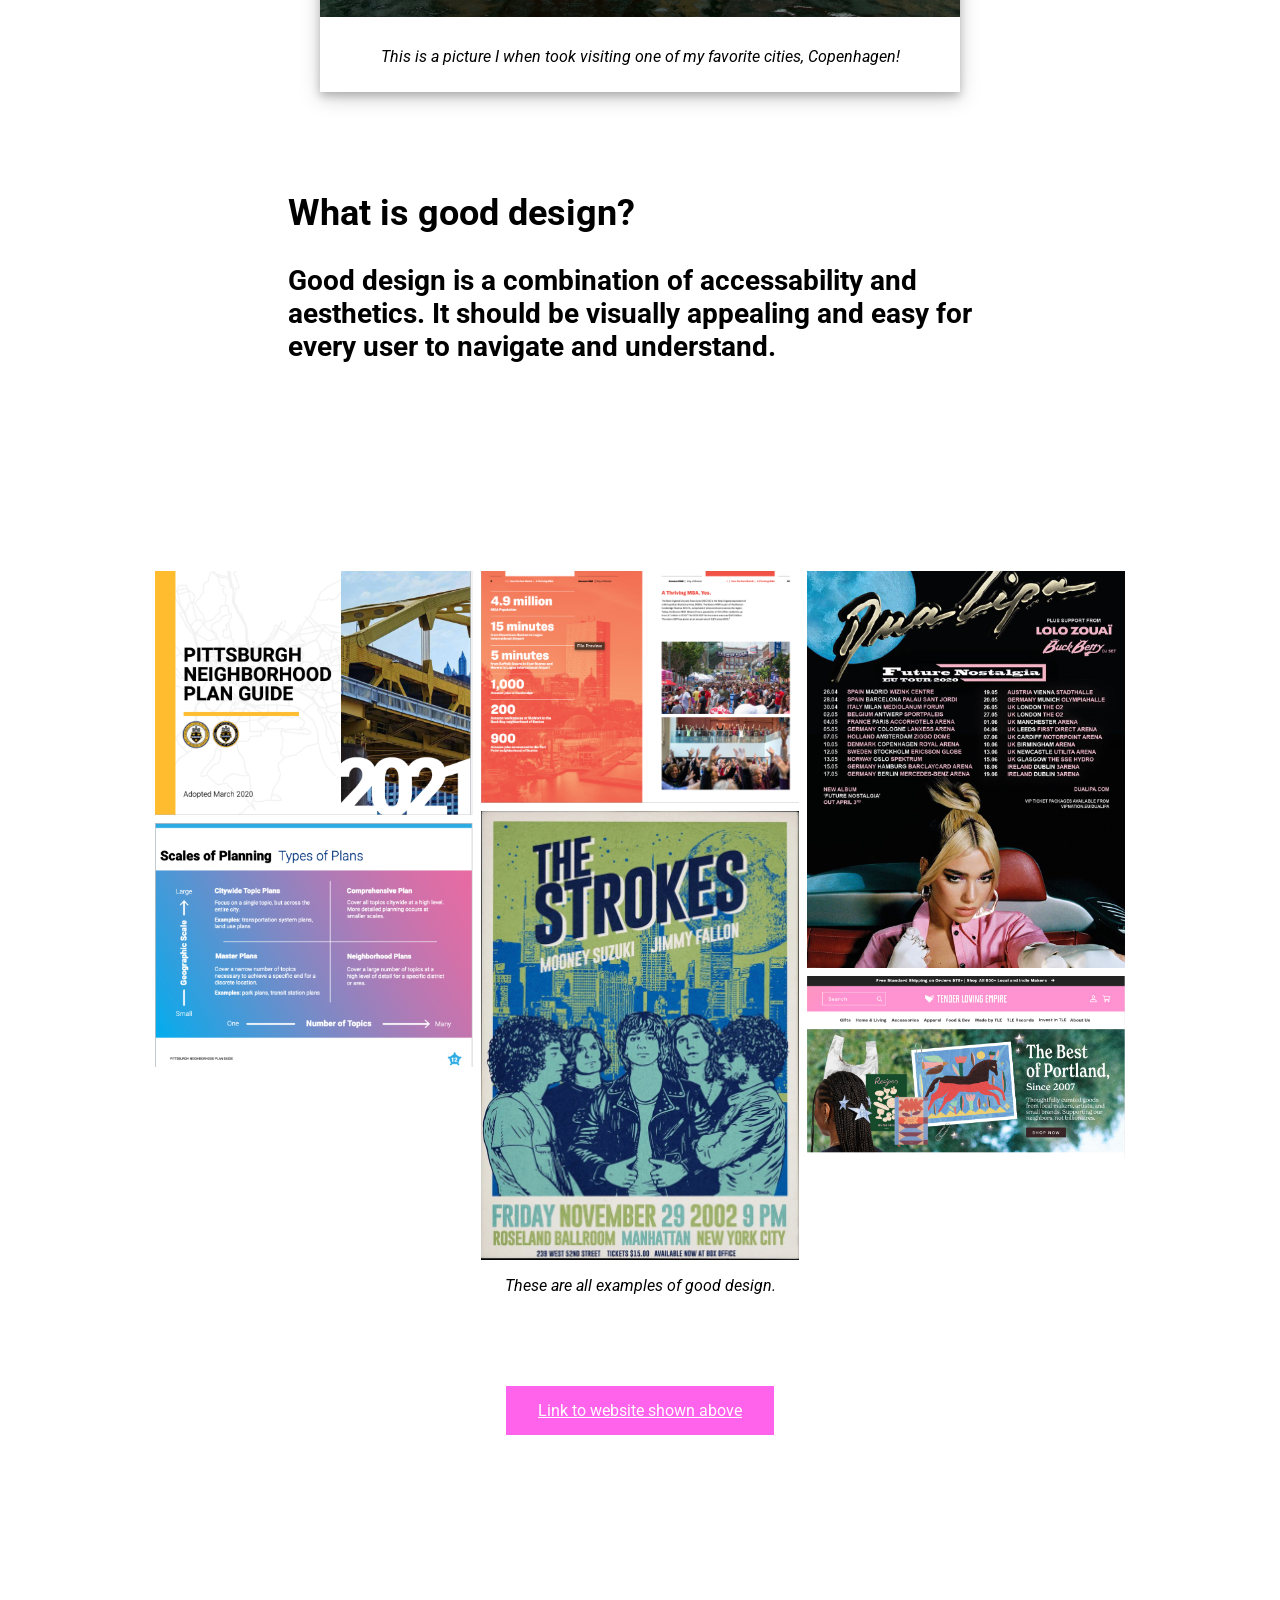
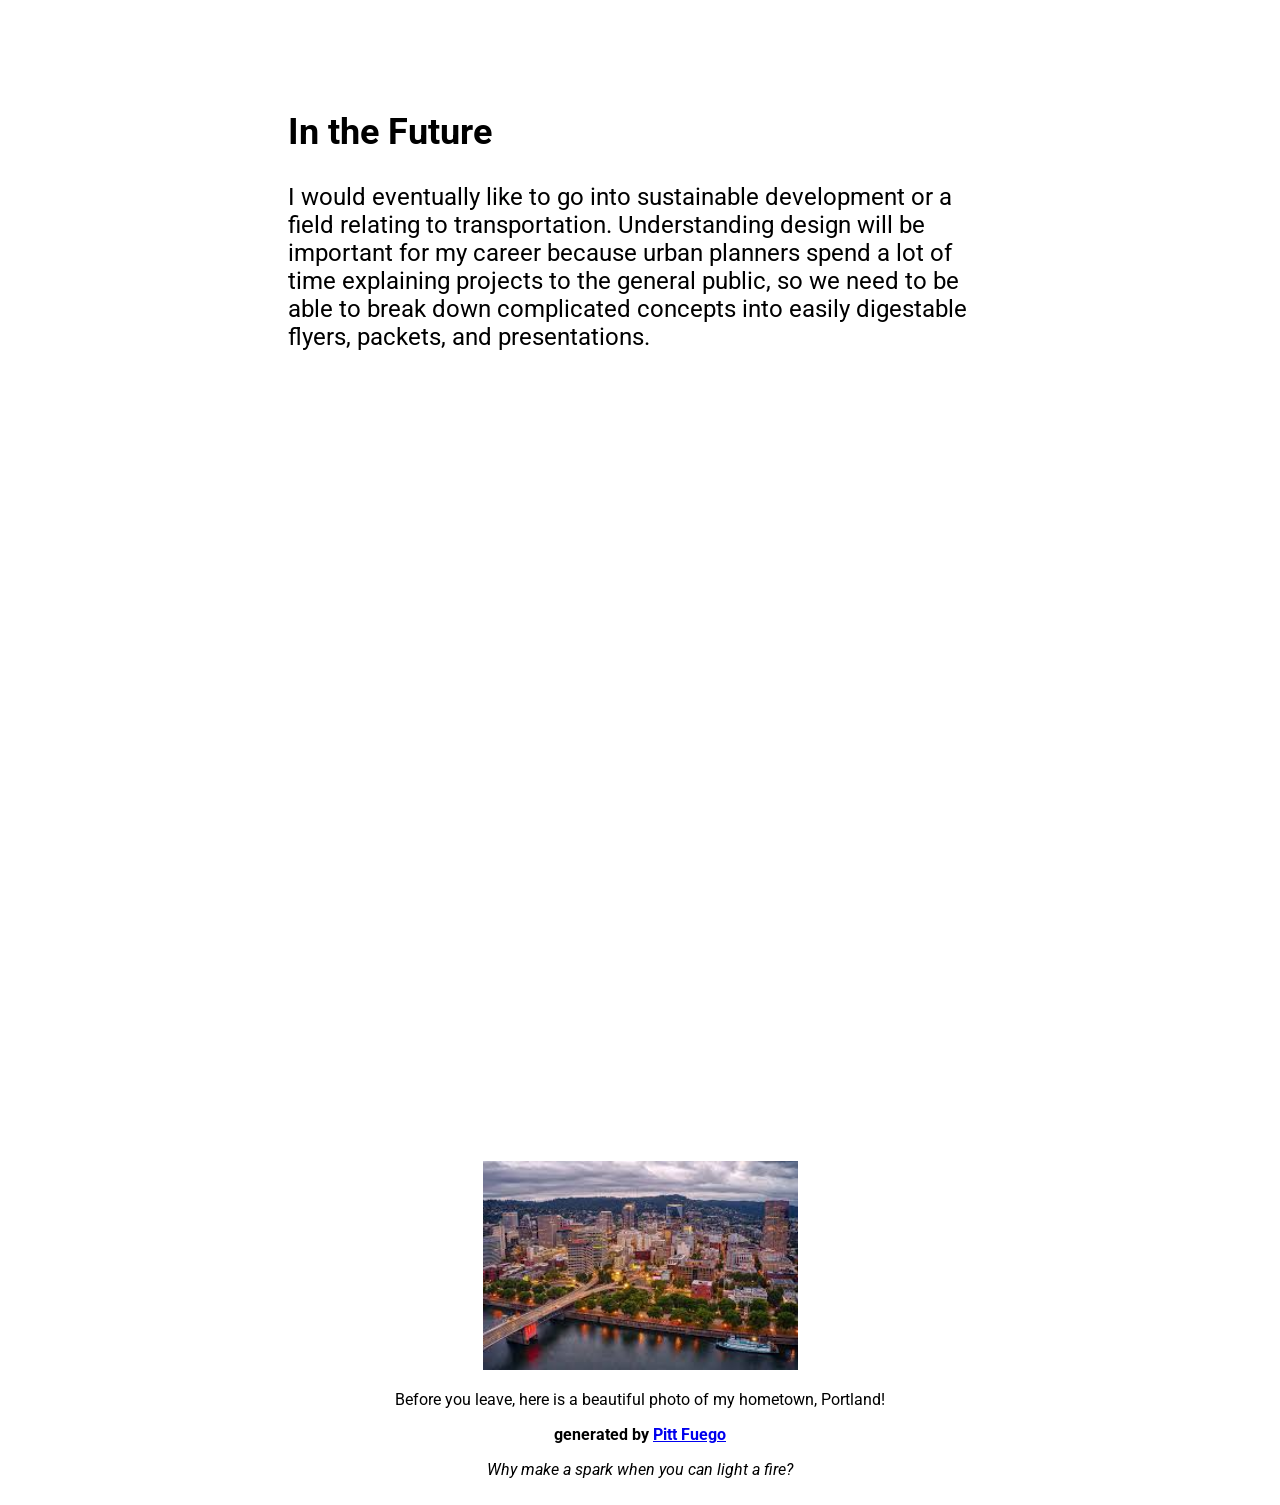
==== commit 2cf7cc84: "Update index.html" ====
--- a/index.html
+++ b/index.html
@@ -117,6 +117,7 @@
 
   <div class="logo">
             <img src="Unknown.jpeg" alt="my feet in water" style="width:25%;">
+            <p>Before you leave, here is a beautiful photo of my hometown, Portland! </p>
             <p><b>generated by <a href="https://pitt-fuego.github.io/Pitt-Fuego-Coding-Tools/">Pitt Fuego</a></b></p>
             <p><em>Why make a spark when you can light a fire?</em></p>
   </div>
